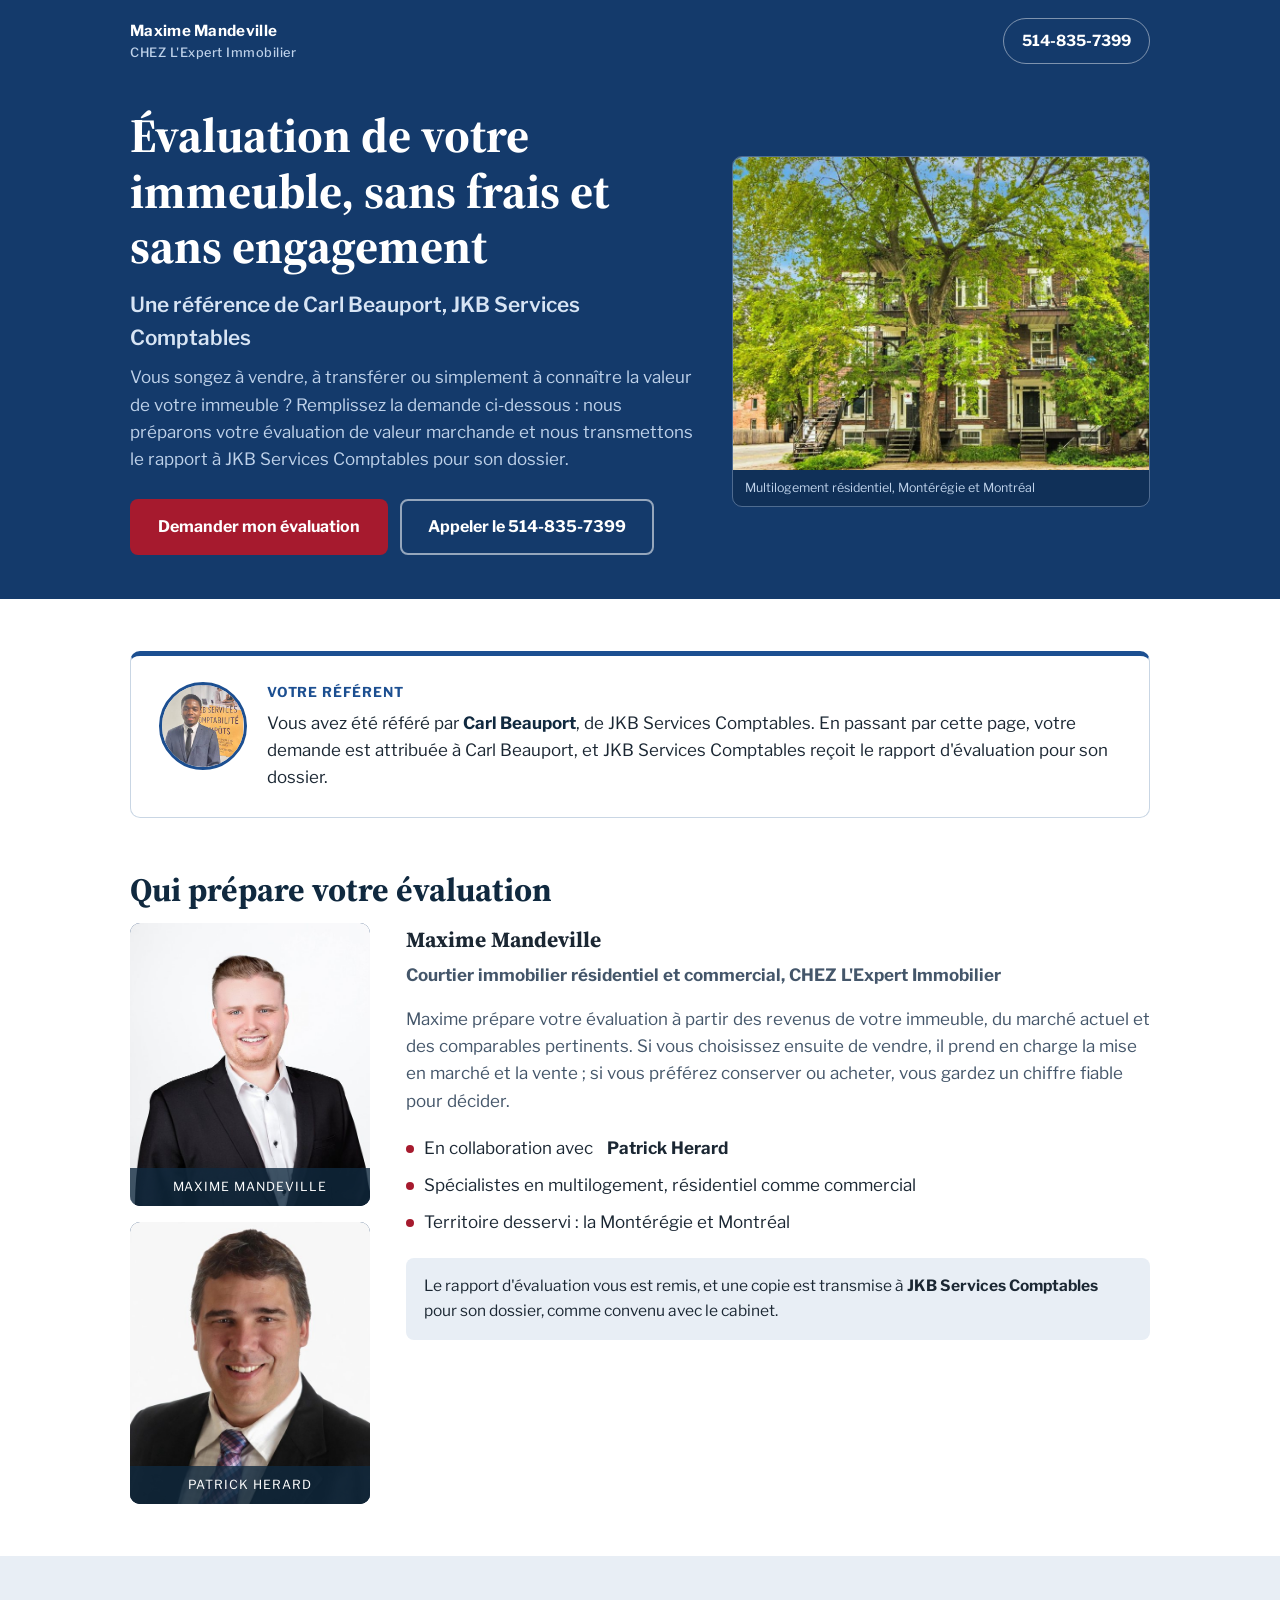
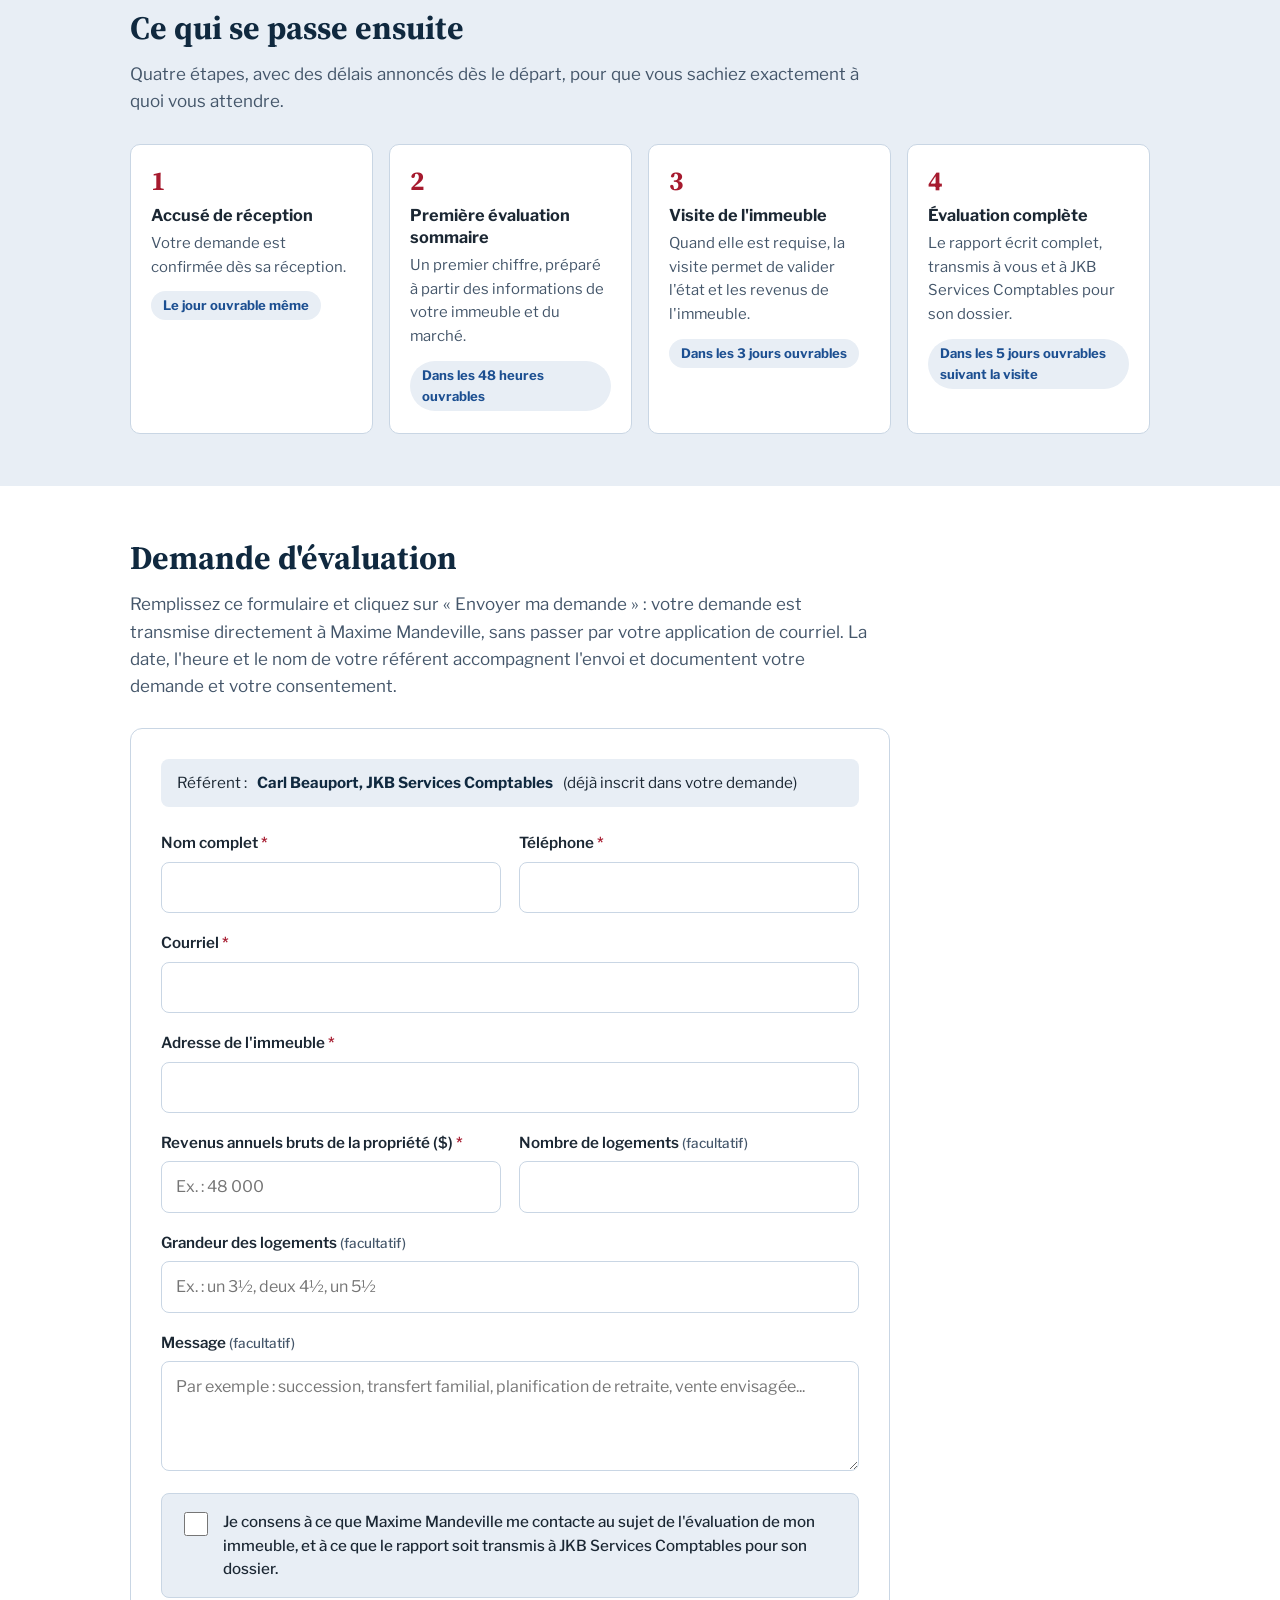
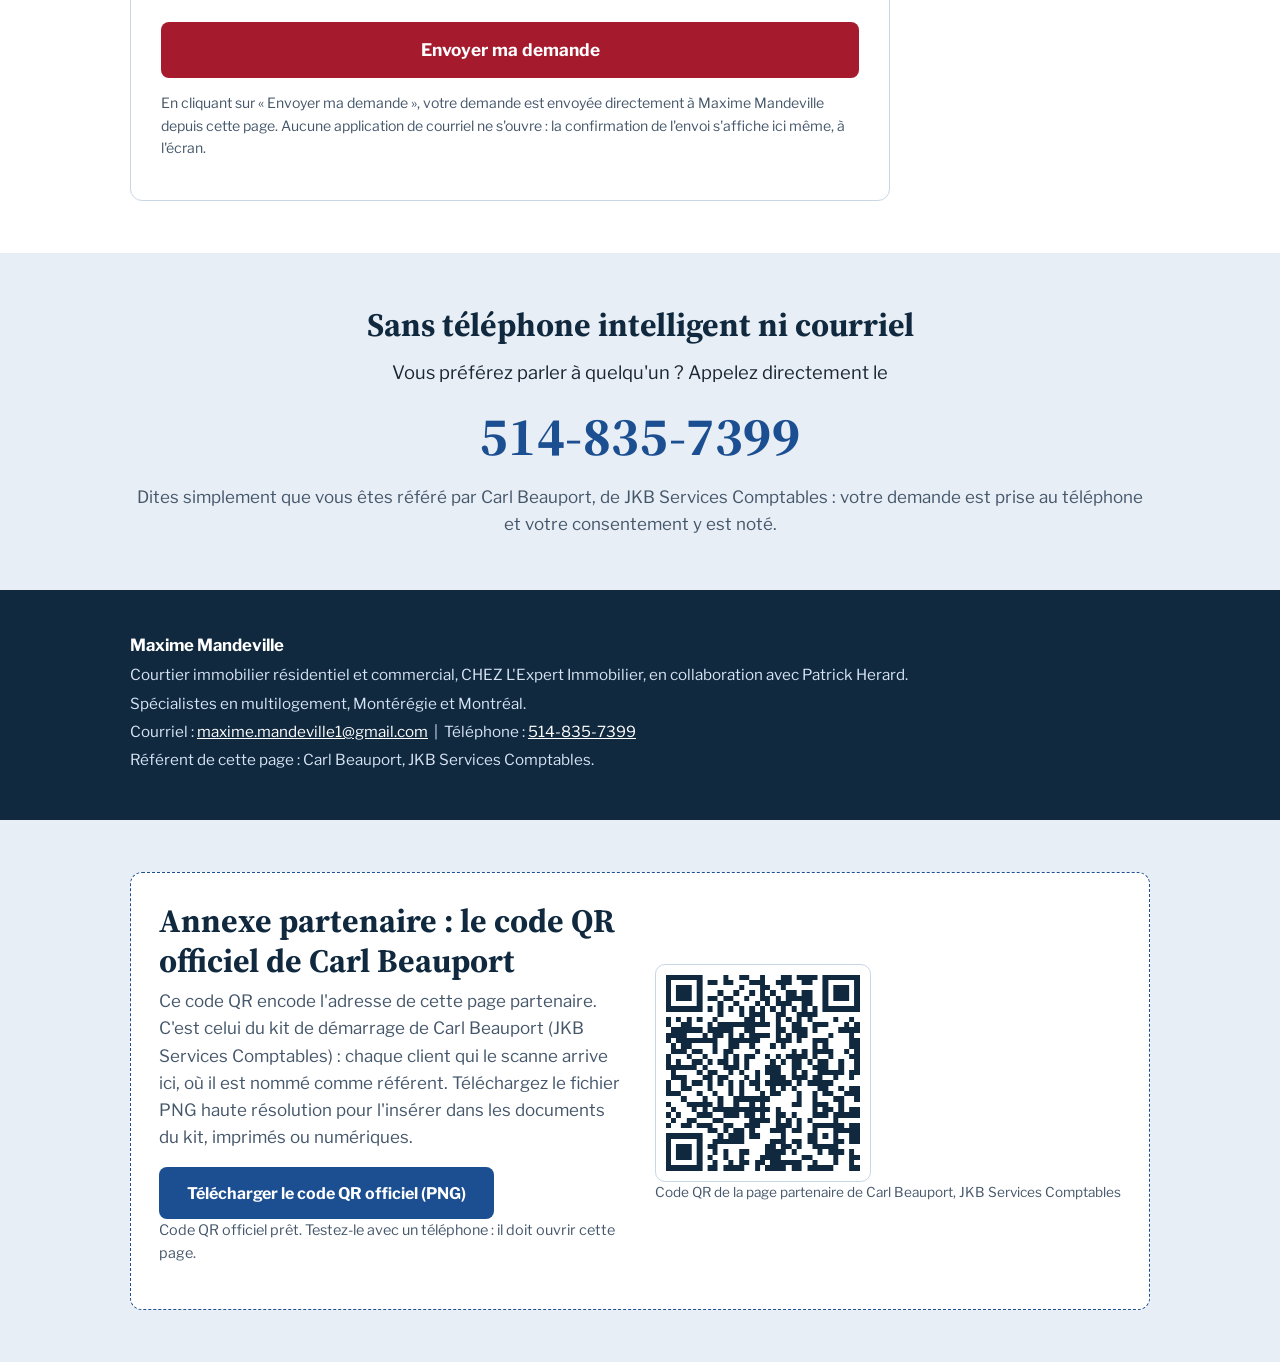
==== partenaire-jkb-carl-beauport/index.html @ b8c2ce0c "Add files via upload" ====
<!doctype html>
<html lang="fr-CA">
  <head>
    <meta charset="utf-8" />
    <meta name="viewport" content="width=device-width, initial-scale=1, viewport-fit=cover" />
    <meta name="color-scheme" content="light dark" />
    <link rel="icon" href="data:," />
    <title>Évaluation de votre immeuble - Référence de Carl Beauport, JKB Services Comptables</title>
    <meta name="description" content="Vous avez été référé par Carl Beauport, de JKB Services Comptables. Demandez l'évaluation de la valeur marchande de votre immeuble, sans frais et sans engagement, par Maxime Mandeville, courtier immobilier, en collaboration avec Patrick Herard." />
    <link rel="preconnect" href="https://fonts.googleapis.com" />
    <link rel="preconnect" href="https://fonts.gstatic.com" crossorigin />
    <link href="https://fonts.googleapis.com/css2?family=Libre+Franklin:wght@400;500;600;700;800&family=Source+Serif+4:opsz,wght@8..60,600;8..60,700&display=swap" rel="stylesheet" />
    <style>
      :root {
        --navy: #1C4F91;
        --navy-deep: #143A6B;
        --navy-ink: #10293F;
        --red: #A61A2E;
        --red-dark: #8A1425;
        --mist: #E8EEF5;
        --paper: #FFFFFF;
        --ink: #1B2733;
        --ink-soft: #44566A;
        --line: #C9D6E4;
        --gold: #C8A24A;
        --error-bg: #FDF0F1;
        --ok-bg: #EDF6EE;
        --ok-ink: #1E5B2A;
        color-scheme: light;
      }
      @media (prefers-color-scheme: dark) {
        :root {
          --paper: #101C29;
          --mist: #16283C;
          --ink: #EDF2F8;
          --ink-soft: #B3C3D4;
          --line: #2E435C;
          --error-bg: #3A1D22;
          --ok-bg: #1D3320;
          --ok-ink: #A9D8B0;
          color-scheme: dark;
        }
      }
      * { box-sizing: border-box; }
      html { scroll-behavior: smooth; }
      body {
        margin: 0;
        font-family: "Libre Franklin", system-ui, -apple-system, "Segoe UI", sans-serif;
        color: var(--ink);
        background: var(--paper);
        line-height: 1.6;
        font-size: 17px;
      }
      img { max-width: 100%; display: block; }
      a { color: var(--navy); }
      @media (prefers-color-scheme: dark) { a { color: #8FB6E4; } }

      .wrap { max-width: 1060px; margin: 0 auto; padding: 0 20px; }

      /* ---------- En-tête ---------- */
      header.hero {
        background: var(--navy-deep);
        color: #fff;
        padding: 18px 0 0;
      }
      .hero-top {
        display: flex; align-items: center; justify-content: space-between;
        gap: 16px; flex-wrap: wrap; padding-bottom: 18px;
      }
      .hero-brand { font-weight: 700; letter-spacing: .02em; font-size: .95rem; }
      .hero-brand span { display: block; font-weight: 500; font-size: .8rem; color: #BFD2EA; letter-spacing: .04em; }
      .hero-call {
        display: inline-flex; align-items: center; gap: 8px;
        color: #fff; text-decoration: none; font-weight: 700;
        border: 1px solid rgba(255,255,255,.45); border-radius: 999px;
        padding: 10px 18px; min-height: 44px; font-size: .95rem;
      }
      .hero-call:hover { background: rgba(255,255,255,.12); }
      .hero-grid {
        display: grid; grid-template-columns: 1.15fr .85fr; gap: 36px;
        align-items: center; padding: 26px 0 44px;
      }
      .hero h1 {
        font-family: "Source Serif 4", Georgia, serif;
        font-size: clamp(1.9rem, 4.6vw, 3rem);
        line-height: 1.15; margin: 0 0 14px; font-weight: 700;
      }
      .hero .subtitle {
        font-size: clamp(1.05rem, 2.4vw, 1.3rem);
        color: #D7E4F4; margin: 0 0 10px; font-weight: 600;
      }
      .hero .lede { color: #BFD2EA; margin: 0 0 26px; max-width: 34em; }
      .hero-ctas { display: flex; gap: 12px; flex-wrap: wrap; }
      .btn {
        display: inline-flex; align-items: center; justify-content: center; gap: 8px;
        min-height: 52px; padding: 13px 26px; border-radius: 8px;
        font-weight: 700; font-size: 1rem; text-decoration: none; cursor: pointer;
        border: 2px solid transparent; font-family: inherit;
      }
      .btn-red { background: var(--red); color: #fff; }
      .btn-red:hover { background: var(--red-dark); }
      .btn-ghost { background: transparent; color: #fff; border-color: rgba(255,255,255,.55); }
      .btn-ghost:hover { background: rgba(255,255,255,.12); }
      .hero-photo { border-radius: 10px; overflow: hidden; border: 1px solid rgba(255,255,255,.25); }
      .hero-photo img { width: 100%; height: 100%; object-fit: cover; aspect-ratio: 4 / 3; }
      .hero-photo figcaption { font-size: .78rem; color: #BFD2EA; padding: 8px 12px; background: rgba(0,0,0,.18); margin: 0; }

      /* ---------- Sections ---------- */
      section { padding: 52px 0; }
      section.mist { background: var(--mist); }
      h2 {
        font-family: "Source Serif 4", Georgia, serif;
        font-size: clamp(1.5rem, 3.4vw, 2.05rem);
        line-height: 1.2; margin: 0 0 14px; color: var(--navy-ink);
      }
      @media (prefers-color-scheme: dark) { h2 { color: var(--ink); } }
      .section-intro { color: var(--ink-soft); max-width: 44em; margin: 0 0 28px; }

      /* Bloc référent */
      .referent {
        border: 1px solid var(--line); border-top: 5px solid var(--navy);
        background: var(--paper); border-radius: 10px; padding: 26px 28px;
        display: grid; grid-template-columns: auto 1fr; gap: 20px; align-items: start;
      }
      .referent-photo {
        width: 88px; height: 88px; border-radius: 50%;
        object-fit: cover; object-position: center top;
        border: 3px solid var(--navy); background: var(--mist);
      }
      .referent p { margin: 0; font-size: 1.06rem; }
      .referent p strong { color: var(--navy-ink); }
      @media (prefers-color-scheme: dark) { .referent p strong { color: var(--ink); } }
      .referent .ref-name { font-size: .85rem; font-weight: 700; letter-spacing: .06em; text-transform: uppercase; color: var(--navy); margin-bottom: 6px; }
      @media (prefers-color-scheme: dark) { .referent .ref-name { color: #8FB6E4; } }

      /* Présentation */
      .present-grid { display: grid; grid-template-columns: 240px 1fr; gap: 36px; align-items: start; }
      .photo-stack { display: grid; gap: 16px; }
      .photo-space {
        aspect-ratio: 187 / 220; border-radius: 10px; margin: 0;
        background: var(--navy-deep);
        color: #fff; position: relative; overflow: hidden;
      }
      .photo-space img {
        position: absolute; inset: 0; width: 100%; height: 100%;
        object-fit: cover; object-position: center top;
      }
      .photo-space .photo-note {
        position: absolute; bottom: 0; left: 0; right: 0; text-align: center;
        font-size: .78rem; letter-spacing: .08em; text-transform: uppercase; color: #fff;
        background: rgba(16,41,63,.78); padding: 9px 10px;
      }
      .present-grid h3 { font-size: 1.35rem; margin: 0 0 4px; font-family: "Source Serif 4", Georgia, serif; }
      .present-role { font-weight: 700; color: var(--navy); margin: 0 0 16px; }
      @media (prefers-color-scheme: dark) { .present-role { color: #8FB6E4; } }
      .present-grid p { color: var(--ink-soft); }
      .fact-list { list-style: none; padding: 0; margin: 20px 0 0; display: grid; gap: 10px; }
      .fact-list li { display: flex; gap: 10px; align-items: baseline; }
      .fact-list li::before { content: ""; width: 8px; height: 8px; border-radius: 50%; background: var(--red); flex: none; position: relative; top: -1px; }
      .partner-note {
        margin-top: 22px; padding: 16px 18px; border-radius: 8px; background: var(--mist);
        font-size: .97rem;
      }

      /* Étapes */
      .steps { display: grid; grid-template-columns: repeat(4, 1fr); gap: 16px; margin-top: 8px; }
      .step {
        background: var(--paper); border: 1px solid var(--line); border-radius: 10px; padding: 22px 20px;
      }
      .step-num {
        font-family: "Source Serif 4", Georgia, serif; font-size: 1.7rem; font-weight: 700;
        color: var(--red); line-height: 1; margin-bottom: 10px;
      }
      .step h3 { font-size: 1.02rem; margin: 0 0 6px; line-height: 1.35; }
      .step p { margin: 0; font-size: .93rem; color: var(--ink-soft); }
      .step .delay {
        display: inline-block; margin-top: 12px; font-weight: 700; font-size: .82rem;
        color: var(--navy); background: var(--mist); border-radius: 999px; padding: 4px 12px;
      }
      @media (prefers-color-scheme: dark) { .step .delay { color: #8FB6E4; } }
      /* Formulaire */
      .form-card {
        background: var(--paper); border: 1px solid var(--line); border-radius: 12px;
        padding: 30px 30px 26px; max-width: 760px;
      }
      .form-ref {
        display: flex; gap: 10px; align-items: center; flex-wrap: wrap;
        background: var(--mist); border-radius: 8px; padding: 12px 16px; margin-bottom: 24px;
        font-size: .95rem;
      }
      .form-ref strong { color: var(--navy-ink); }
      @media (prefers-color-scheme: dark) { .form-ref strong { color: var(--ink); } }
      .fields { display: grid; grid-template-columns: 1fr 1fr; gap: 18px; }
      .field { display: flex; flex-direction: column; gap: 6px; }
      .field.full { grid-column: 1 / -1; }
      label { font-weight: 600; font-size: .95rem; }
      label .req { color: var(--red); }
      label .opt { color: var(--ink-soft); font-weight: 500; font-size: .85rem; }
      input[type="text"], input[type="tel"], input[type="email"], input[type="number"], input[type="url"], textarea, select {
        font: inherit; font-size: 1rem; color: var(--ink);
        background: var(--paper); border: 1.5px solid var(--line); border-radius: 8px;
        padding: 12px 14px; min-height: 48px; width: 100%;
      }
      textarea { min-height: 110px; resize: vertical; }
      input:focus, textarea:focus { outline: 3px solid rgba(28,79,145,.35); border-color: var(--navy); }
      .consent {
        margin-top: 22px; border: 1.5px solid var(--line); border-radius: 8px; padding: 16px 18px;
        background: var(--mist);
      }
      .consent.invalid { border-color: var(--red); background: var(--error-bg); }
      .consent label { display: flex; gap: 12px; align-items: flex-start; cursor: pointer; font-weight: 500; line-height: 1.55; }
      .consent input[type="checkbox"] { width: 24px; height: 24px; flex: none; margin-top: 2px; accent-color: var(--navy); }
      .consent-error { display: none; margin: 10px 0 0; color: var(--red); font-weight: 700; font-size: .93rem; }
      .consent.invalid .consent-error { display: block; }
      .form-actions { margin-top: 24px; }
      .btn-submit { width: 100%; font-size: 1.08rem; min-height: 56px; }
      .after-msg {
        display: none; margin-top: 18px; border-radius: 8px; padding: 16px 18px;
        background: var(--ok-bg); color: var(--ok-ink); font-weight: 600;
      }
      .after-msg.show { display: block; }
      .after-msg.error { background: var(--error-bg); color: var(--red); }
      .form-fineprint { margin-top: 14px; font-size: .88rem; color: var(--ink-soft); }

      /* Bloc téléphone */
      .call-block { text-align: center; }
      .call-block p.lead { font-size: 1.15rem; margin: 0 0 8px; }
      .big-phone {
        display: inline-block; font-family: "Source Serif 4", Georgia, serif; font-weight: 700;
        font-size: clamp(2.1rem, 8vw, 3.4rem); line-height: 1.15; color: var(--navy);
        text-decoration: none; padding: 10px 6px; letter-spacing: .01em;
      }
      .big-phone:hover { color: var(--red); text-decoration: underline; }
      @media (prefers-color-scheme: dark) { .big-phone { color: #8FB6E4; } }
      .call-block .sub { color: var(--ink-soft); margin: 6px 0 0; }

      /* Espace partenaire / QR */
      .qr-card {
        border: 1.5px dashed var(--navy); border-radius: 12px; padding: 28px;
        display: grid; grid-template-columns: 1fr auto; gap: 30px; align-items: center;
        background: var(--paper);
      }
      .qr-card h2 { margin-bottom: 8px; }
      .qr-card p { color: var(--ink-soft); margin: 0 0 16px; max-width: 36em; }
      .qr-controls { display: flex; gap: 10px; flex-wrap: wrap; }
      .qr-caption { text-align: center; font-size: .85rem; color: var(--ink-soft); margin: 10px 0 0; }
      section.qr-annex { background: var(--mist); }
      .qr-preview {
        width: 216px; min-height: 216px; border: 1px solid var(--line); border-radius: 10px;
        display: grid; place-items: center; padding: 10px; background: #fff;
      }
      .qr-preview .qr-empty { color: #5A6B7D; font-size: .88rem; text-align: center; padding: 12px; }
      .qr-preview canvas { max-width: 100%; height: auto; }
      .qr-status { font-size: .9rem; margin-top: 10px; min-height: 1.4em; }
      .btn-navy { background: var(--navy); color: #fff; }
      .btn-navy:hover { background: var(--navy-deep); }
      .btn[disabled] { opacity: .45; cursor: not-allowed; }

      /* Pied de page */
      footer {
        background: var(--navy-ink); color: #D7E4F4; padding: 38px 0 44px; font-size: .95rem;
      }
      footer .f-name { color: #fff; font-weight: 700; font-size: 1.05rem; }
      footer a { color: #fff; }
      footer p { margin: 4px 0; }

      @media (max-width: 860px) {
        .hero-grid { grid-template-columns: 1fr; gap: 24px; }
        .steps { grid-template-columns: 1fr 1fr; }
        .present-grid { grid-template-columns: 1fr; }
        .photo-space { max-width: 240px; }
        .qr-card { grid-template-columns: 1fr; }
        .qr-preview { margin: 0 auto; }
      }
      @media (max-width: 560px) {
        section { padding: 40px 0; }
        .fields { grid-template-columns: 1fr; }
        .steps { grid-template-columns: 1fr; }
        .referent { grid-template-columns: 1fr; }
        .form-card { padding: 22px 18px; }
        .hero-ctas .btn { flex: 1 1 100%; }
      }
      @media (prefers-reduced-motion: reduce) {
        html { scroll-behavior: auto; }
      }
    </style>
  </head>
  <body>

    <!-- 1. En-tête -->
    <header class="hero">
      <div class="wrap">
        <div class="hero-top">
          <div class="hero-brand">Maxime Mandeville <span>CHEZ L'Expert Immobilier</span></div>
          <a class="hero-call" href="tel:+15148357399">514-835-7399</a>
        </div>
        <div class="hero-grid">
          <div>
            <h1>Évaluation de votre immeuble, sans frais et sans engagement</h1>
            <p class="subtitle">Une référence de Carl Beauport, JKB Services Comptables</p>
            <p class="lede">Vous songez à vendre, à transférer ou simplement à connaître la valeur de votre immeuble ? Remplissez la demande ci-dessous : nous préparons votre évaluation de valeur marchande et nous transmettons le rapport à JKB Services Comptables pour son dossier.</p>
            <div class="hero-ctas">
              <a class="btn btn-red" href="#demande">Demander mon évaluation</a>
              <a class="btn btn-ghost" href="tel:+15148357399">Appeler le 514-835-7399</a>
            </div>
          </div>
          <figure class="hero-photo" style="margin:0">
            <img src="[data-uri]" alt="Plex montréalais en brique avec escaliers extérieurs, typique des immeubles multilogements évalués en Montérégie et à Montréal" width="1280" height="815" />
            <figcaption>Multilogement résidentiel, Montérégie et Montréal</figcaption>
          </figure>
        </div>
      </div>
    </header>

    <!-- 2. Bloc référent -->
    <section style="padding-bottom:0">
      <div class="wrap">
        <div class="referent">
          <img class="referent-photo" src="[data-uri]" alt="Photo de Carl Beauport, votre référent" width="288" height="288" />
          <div>
            <p class="ref-name">Votre référent</p>
            <p>Vous avez été référé par <strong>Carl Beauport</strong>, de JKB Services Comptables. En passant par cette page, votre demande est attribuée à Carl Beauport, et JKB Services Comptables reçoit le rapport d'évaluation pour son dossier.</p>
          </div>
        </div>
      </div>
    </section>

    <!-- 3. Présentation -->
    <section>
      <div class="wrap">
        <h2>Qui prépare votre évaluation</h2>
        <div class="present-grid">
          <div class="photo-stack">
            <figure class="photo-space">
              <img src="[data-uri]" alt="Photo professionnelle de Maxime Mandeville, courtier immobilier résidentiel et commercial" width="480" height="565" />
              <figcaption class="photo-note">Maxime Mandeville</figcaption>
            </figure>
            <figure class="photo-space">
              <img src="[data-uri]" alt="Photo professionnelle de Patrick Herard, courtier immobilier, collaborateur de Maxime Mandeville" width="480" height="565" />
              <figcaption class="photo-note">Patrick Herard</figcaption>
            </figure>
          </div>
          <div>
            <h3>Maxime Mandeville</h3>
            <p class="present-role">Courtier immobilier résidentiel et commercial, CHEZ L'Expert Immobilier</p>
            <p>Maxime prépare votre évaluation à partir des revenus de votre immeuble, du marché actuel et des comparables pertinents. Si vous choisissez ensuite de vendre, il prend en charge la mise en marché et la vente ; si vous préférez conserver ou acheter, vous gardez un chiffre fiable pour décider.</p>
            <ul class="fact-list">
              <li>En collaboration avec <strong>&nbsp;Patrick Herard</strong></li>
              <li>Spécialistes en multilogement, résidentiel comme commercial</li>
              <li>Territoire desservi : la Montérégie et Montréal</li>
            </ul>
            <div class="partner-note">Le rapport d'évaluation vous est remis, et une copie est transmise à <strong>JKB Services Comptables</strong> pour son dossier, comme convenu avec le cabinet.</div>
          </div>
        </div>
      </div>
    </section>

    <!-- 4. Ce qui se passe ensuite -->
    <section class="mist">
      <div class="wrap">
        <h2>Ce qui se passe ensuite</h2>
        <p class="section-intro">Quatre étapes, avec des délais annoncés dès le départ, pour que vous sachiez exactement à quoi vous attendre.</p>
        <div class="steps">
          <div class="step">
            <div class="step-num">1</div>
            <h3>Accusé de réception</h3>
            <p>Votre demande est confirmée dès sa réception.</p>
            <span class="delay">Le jour ouvrable même</span>
          </div>
          <div class="step">
            <div class="step-num">2</div>
            <h3>Première évaluation sommaire</h3>
            <p>Un premier chiffre, préparé à partir des informations de votre immeuble et du marché.</p>
            <span class="delay">Dans les 48 heures ouvrables</span>
          </div>
          <div class="step">
            <div class="step-num">3</div>
            <h3>Visite de l'immeuble</h3>
            <p>Quand elle est requise, la visite permet de valider l'état et les revenus de l'immeuble.</p>
            <span class="delay">Dans les 3 jours ouvrables</span>
          </div>
          <div class="step">
            <div class="step-num">4</div>
            <h3>Évaluation complète</h3>
            <p>Le rapport écrit complet, transmis à vous et à JKB Services Comptables pour son dossier.</p>
            <span class="delay">Dans les 5 jours ouvrables suivant la visite</span>
          </div>
        </div>
      </div>
    </section>

    <!-- 5. Formulaire de demande -->
    <section id="demande">
      <div class="wrap">
        <h2>Demande d'évaluation</h2>
        <p class="section-intro">Remplissez ce formulaire et cliquez sur « Envoyer ma demande » : votre demande est transmise directement à Maxime Mandeville, sans passer par votre application de courriel. La date, l'heure et le nom de votre référent accompagnent l'envoi et documentent votre demande et votre consentement.</p>

        <form class="form-card" id="evalForm" novalidate>
          <div class="form-ref">Référent : <strong>Carl Beauport, JKB Services Comptables</strong> <span>(déjà inscrit dans votre demande)</span></div>

          <div class="fields">
            <div class="field">
              <label for="f-nom">Nom complet <span class="req" aria-hidden="true">*</span></label>
              <input type="text" id="f-nom" name="nom" autocomplete="name" required />
            </div>
            <div class="field">
              <label for="f-tel">Téléphone <span class="req" aria-hidden="true">*</span></label>
              <input type="tel" id="f-tel" name="telephone" autocomplete="tel" required />
            </div>
            <div class="field full">
              <label for="f-courriel">Courriel <span class="req" aria-hidden="true">*</span></label>
              <input type="email" id="f-courriel" name="courriel" autocomplete="email" required />
            </div>
            <div class="field full">
              <label for="f-adresse">Adresse de l'immeuble <span class="req" aria-hidden="true">*</span></label>
              <input type="text" id="f-adresse" name="adresse" autocomplete="street-address" required />
            </div>
            <div class="field">
              <label for="f-revenus">Revenus annuels bruts de la propriété ($) <span class="req" aria-hidden="true">*</span></label>
              <input type="number" id="f-revenus" name="revenus" min="0" step="any" inputmode="decimal" placeholder="Ex. : 48 000" required />
            </div>
            <div class="field">
              <label for="f-logements">Nombre de logements <span class="opt">(facultatif)</span></label>
              <input type="number" id="f-logements" name="logements" min="1" inputmode="numeric" />
            </div>
            <div class="field full">
              <label for="f-grandeur">Grandeur des logements <span class="opt">(facultatif)</span></label>
              <input type="text" id="f-grandeur" name="grandeur" placeholder="Ex. : un 3½, deux 4½, un 5½" />
            </div>
            <div class="field full">
              <label for="f-message">Message <span class="opt">(facultatif)</span></label>
              <textarea id="f-message" name="message" placeholder="Par exemple : succession, transfert familial, planification de retraite, vente envisagée..."></textarea>
            </div>
          </div>

          <div class="consent" id="consentBox">
            <label for="f-consent">
              <input type="checkbox" id="f-consent" />
              <span>Je consens à ce que Maxime Mandeville me contacte au sujet de l'évaluation de mon immeuble, et à ce que le rapport soit transmis à JKB Services Comptables pour son dossier.</span>
            </label>
            <p class="consent-error" id="consentError" role="alert">Pour envoyer votre demande, cochez d'abord la case de consentement ci-dessus.</p>
          </div>

          <div class="form-actions">
            <button type="submit" class="btn btn-red btn-submit">Envoyer ma demande</button>
          </div>

          <p class="after-msg" id="afterMsg" role="status">Votre demande est envoyée. Maxime Mandeville la reçoit directement et vous contactera sous peu au sujet de l'évaluation de votre immeuble.</p>

          <p class="form-fineprint">En cliquant sur « Envoyer ma demande », votre demande est envoyée directement à Maxime Mandeville depuis cette page. Aucune application de courriel ne s'ouvre : la confirmation de l'envoi s'affiche ici même, à l'écran.</p>
        </form>
      </div>
    </section>

    <!-- 6. Sans téléphone intelligent ni courriel -->
    <section class="mist">
      <div class="wrap call-block">
        <h2>Sans téléphone intelligent ni courriel</h2>
        <p class="lead">Vous préférez parler à quelqu'un ? Appelez directement le</p>
        <a class="big-phone" href="tel:+15148357399">514-835-7399</a>
        <p class="sub">Dites simplement que vous êtes référé par Carl Beauport, de JKB Services Comptables : votre demande est prise au téléphone et votre consentement y est noté.</p>
      </div>
    </section>

    <!-- 7. Pied de page -->
    <footer>
      <div class="wrap">
        <p class="f-name">Maxime Mandeville</p>
        <p>Courtier immobilier résidentiel et commercial, CHEZ L'Expert Immobilier, en collaboration avec Patrick Herard.</p>
        <p>Spécialistes en multilogement, Montérégie et Montréal.</p>
        <p>Courriel : <a href="mailto:maxime.mandeville1@gmail.com">maxime.mandeville1@gmail.com</a> &nbsp;|&nbsp; Téléphone : <a href="tel:+15148357399">514-835-7399</a></p>
        <p>Référent de cette page : Carl Beauport, JKB Services Comptables.</p>
      </div>
    </footer>

    <!-- Annexe partenaire : code QR officiel pour le kit de JKB Services Comptables -->
    <section class="qr-annex">
      <div class="wrap">
        <div class="qr-card">
          <div>
            <h2>Annexe partenaire : le code QR officiel de Carl Beauport</h2>
            <p>Ce code QR encode l'adresse de cette page partenaire. C'est celui du kit de démarrage de Carl Beauport (JKB Services Comptables) : chaque client qui le scanne arrive ici, où il est nommé comme référent. Téléchargez le fichier PNG haute résolution pour l'insérer dans les documents du kit, imprimés ou numériques.</p>
            <div class="qr-controls">
              <button type="button" class="btn btn-navy" id="qrDownload" disabled>Télécharger le code QR officiel (PNG)</button>
            </div>
            <p class="qr-status" id="qrStatus" role="status"></p>
          </div>
          <div>
            <div class="qr-preview" id="qrPreview">
              <span class="qr-empty">Le code QR se génère automatiquement à partir de l'adresse de cette page.</span>
            </div>
            <p class="qr-caption">Code QR de la page partenaire de Carl Beauport, JKB Services Comptables</p>
          </div>
        </div>
      </div>
    </section>

    <script src="[data-uri]"></script>
    <script>
      (function () {
        var form = document.getElementById('evalForm');
        var consent = document.getElementById('f-consent');
        var consentBox = document.getElementById('consentBox');
        var afterMsg = document.getElementById('afterMsg');

        consent.addEventListener('change', function () {
          if (consent.checked) consentBox.classList.remove('invalid');
        });

        form.addEventListener('submit', function (ev) {
          ev.preventDefault();

          if (!form.checkValidity()) {
            form.reportValidity();
            return;
          }
          if (!consent.checked) {
            consentBox.classList.add('invalid');
            document.getElementById('consentError').scrollIntoView({ block: 'center', behavior: 'smooth' });
            consent.focus();
            return;
          }
          consentBox.classList.remove('invalid');

          var val = function (id) { return document.getElementById(id).value.trim(); };
          var now = new Date();
          var dateStr = now.toLocaleDateString('fr-CA', { year: 'numeric', month: 'long', day: 'numeric' });
          var timeStr = now.toLocaleTimeString('fr-CA', { hour: '2-digit', minute: '2-digit' });

          var payload = {
            '_subject': "Demande d'évaluation, référence Carl Beauport, JKB Services Comptables",
            '_template': 'table',
            '_captcha': 'false',
            '_replyto': val('f-courriel'),
            'Référent': 'Carl Beauport, JKB Services Comptables',
            'Date et heure de la demande': dateStr + ', ' + timeStr,
            'Nom complet': val('f-nom'),
            'Téléphone': val('f-tel'),
            'Courriel': val('f-courriel'),
            "Adresse de l'immeuble": val('f-adresse'),
            'Revenus annuels bruts de la propriété': val('f-revenus') + ' $'
          };
          if (val('f-logements')) payload['Nombre de logements'] = val('f-logements');
          if (val('f-grandeur')) payload['Grandeur des logements'] = val('f-grandeur');
          if (val('f-message')) payload['Message'] = val('f-message');
          payload['Consentement'] = "Je consens à ce que Maxime Mandeville me contacte au sujet de l'évaluation de mon immeuble, et à ce que le rapport soit transmis à JKB Services Comptables pour son dossier. (Case de consentement cochée sur la page partenaire de Carl Beauport, JKB Services Comptables, le " + dateStr + ".)";

          var submitBtn = form.querySelector('.btn-submit');
          submitBtn.disabled = true;
          submitBtn.textContent = 'Envoi en cours...';
          afterMsg.classList.remove('show', 'error');

          fetch('https://formsubmit.co/ajax/maxime.mandeville1@gmail.com', {
            method: 'POST',
            headers: { 'Content-Type': 'application/json', 'Accept': 'application/json' },
            body: JSON.stringify(payload)
          }).then(function (resp) {
            if (!resp.ok) throw new Error('HTTP ' + resp.status);
            return resp.json();
          }).then(function () {
            afterMsg.textContent = "Votre demande est envoyée. Maxime Mandeville la reçoit directement et vous contactera sous peu au sujet de l'évaluation de votre immeuble. Merci de votre confiance.";
            afterMsg.classList.remove('error');
            afterMsg.classList.add('show');
            afterMsg.scrollIntoView({ block: 'center', behavior: 'smooth' });
            form.reset();
            submitBtn.disabled = false;
            submitBtn.textContent = 'Envoyer ma demande';
          }).catch(function () {
            afterMsg.textContent = "L'envoi n'a pas fonctionné. Vérifiez votre connexion, puis réessayez. Si le problème persiste, appelez directement le 514-835-7399 : votre demande sera prise au téléphone.";
            afterMsg.classList.add('error');
            afterMsg.classList.add('show');
            afterMsg.scrollIntoView({ block: 'center', behavior: 'smooth' });
            submitBtn.disabled = false;
            submitBtn.textContent = 'Envoyer ma demande';
          });
        });

        /* ---------- Code QR officiel : généré depuis l'adresse de cette page ---------- */
        var qrPreview = document.getElementById('qrPreview');
        var qrDownload = document.getElementById('qrDownload');
        var qrStatus = document.getElementById('qrStatus');
        var pageLink = window.location.href.split('#')[0].split('?')[0];

        function renderQR() {
          if (typeof QRCode === 'undefined') {
            qrPreview.innerHTML = '<span class="qr-empty">Le générateur de code QR ne s\u2019est pas chargé. Rechargez la page pour réessayer.</span>';
            return;
          }
          try {
            qrPreview.innerHTML = '';
            var box = document.createElement('div');
            box.setAttribute('role', 'img');
            box.setAttribute('aria-label', 'Code QR officiel de la page partenaire de Carl Beauport, JKB Services Comptables');
            qrPreview.appendChild(box);
            new QRCode(box, {
              text: pageLink,
              width: 196,
              height: 196,
              colorDark: '#10293F',
              colorLight: '#ffffff',
              correctLevel: QRCode.CorrectLevel.M
            });
            var drawnCanvas = box.querySelector('canvas');
            var drawnImg = box.querySelector('img');
            if (drawnCanvas && drawnImg) drawnCanvas.style.display = 'none';
            if (drawnImg) { drawnImg.style.width = '196px'; drawnImg.style.height = '196px'; drawnImg.alt = 'Code QR officiel de la page partenaire de Carl Beauport, JKB Services Comptables'; }
            qrDownload.disabled = false;
            qrStatus.textContent = 'Code QR officiel prêt. Testez-le avec un téléphone : il doit ouvrir cette page.';
          } catch (e) {
            qrPreview.innerHTML = '<span class="qr-empty">Le code QR n\u2019a pas pu être généré. Rechargez la page pour réessayer.</span>';
          }
        }
        renderQR();

        qrDownload.addEventListener('click', function () {
          var holder = document.createElement('div');
          holder.style.position = 'absolute';
          holder.style.left = '-9999px';
          holder.style.top = '0';
          document.body.appendChild(holder);
          try {
            new QRCode(holder, {
              text: pageLink,
              width: 1024,
              height: 1024,
              colorDark: '#000000',
              colorLight: '#ffffff',
              correctLevel: QRCode.CorrectLevel.M
            });
            var canvas = holder.querySelector('canvas');
            if (!canvas) throw new Error('no canvas');
            var a = document.createElement('a');
            a.download = 'code-qr-officiel-jkb-services-comptables.png';
            a.href = canvas.toDataURL('image/png');
            document.body.appendChild(a);
            a.click();
            document.body.removeChild(a);
            qrStatus.textContent = 'Fichier téléchargé : code-qr-officiel-jkb-services-comptables.png (1024 x 1024). Il est prêt à insérer dans le kit officiel de JKB Services Comptables.';
          } catch (e) {
            qrStatus.textContent = 'Le téléchargement a échoué. Rechargez la page, puis réessayez.';
          }
          document.body.removeChild(holder);
        });
      })();
    </script>
  </body>
</html>
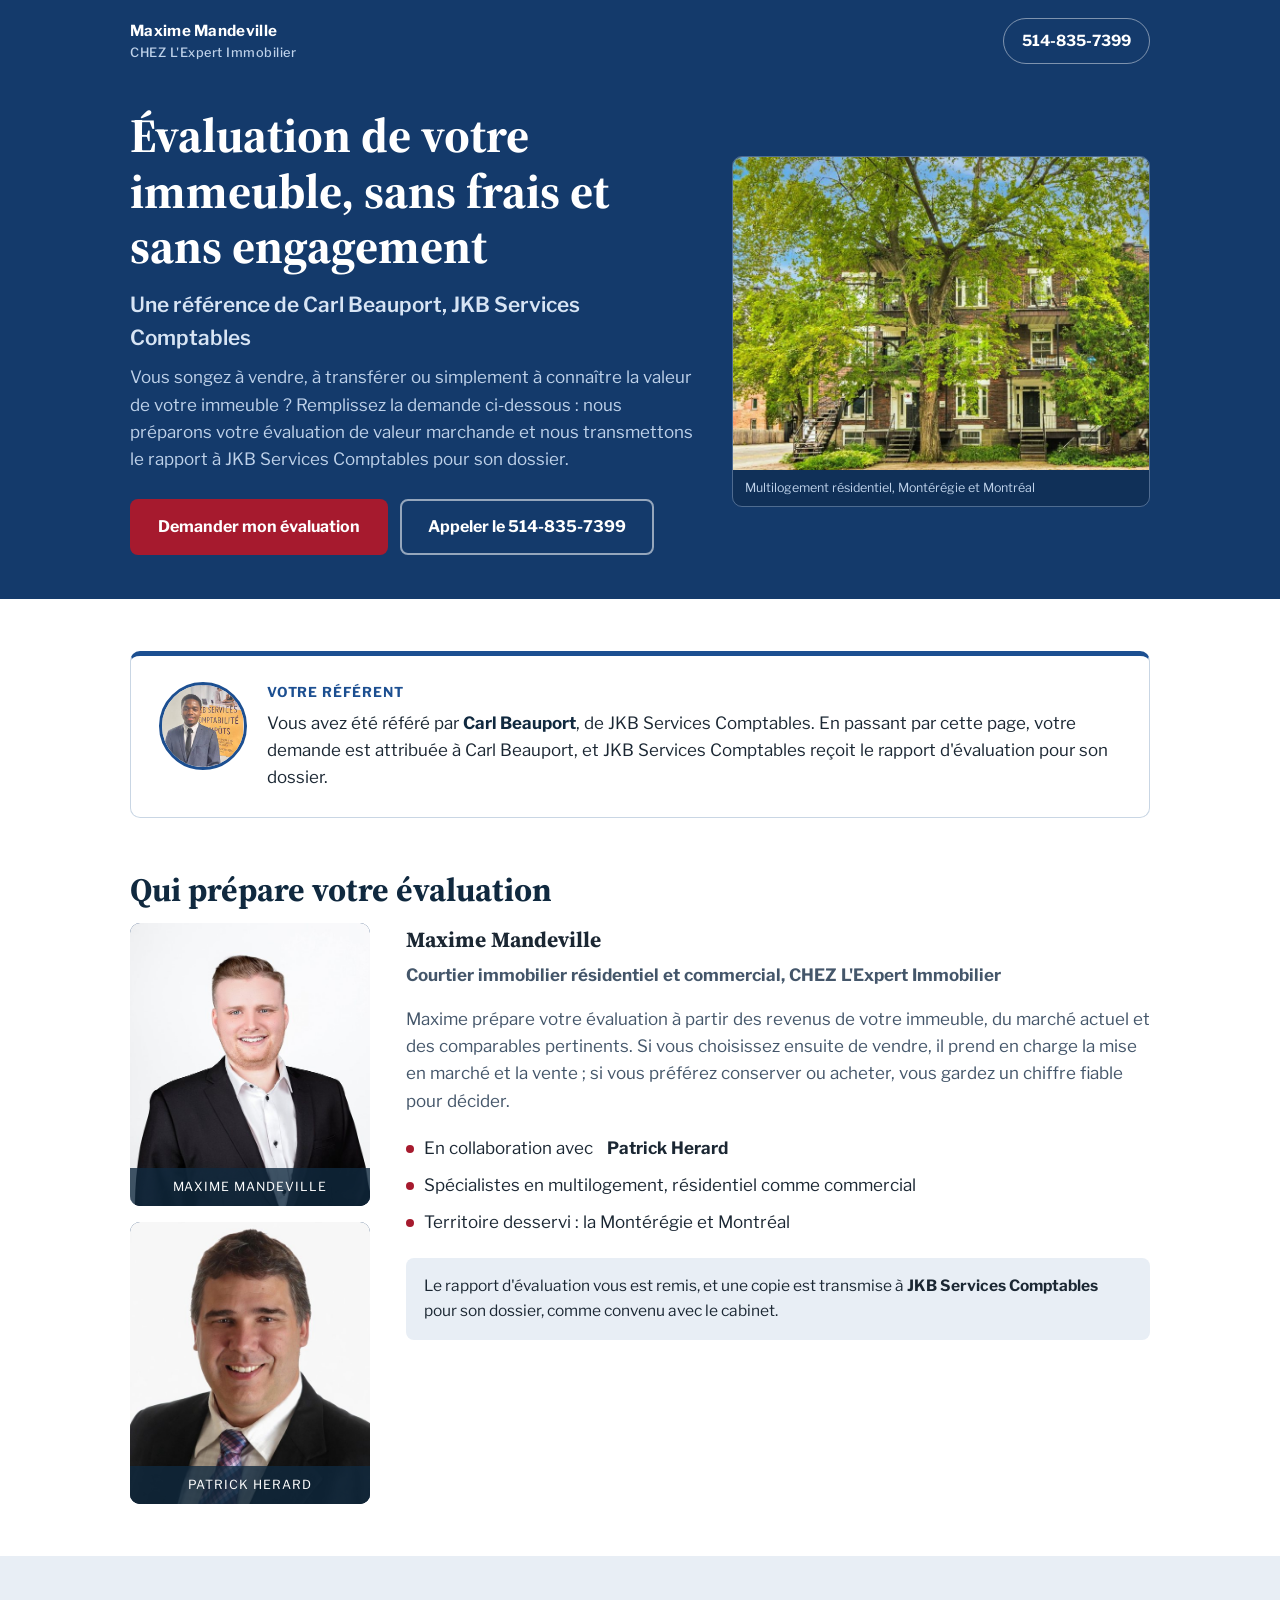
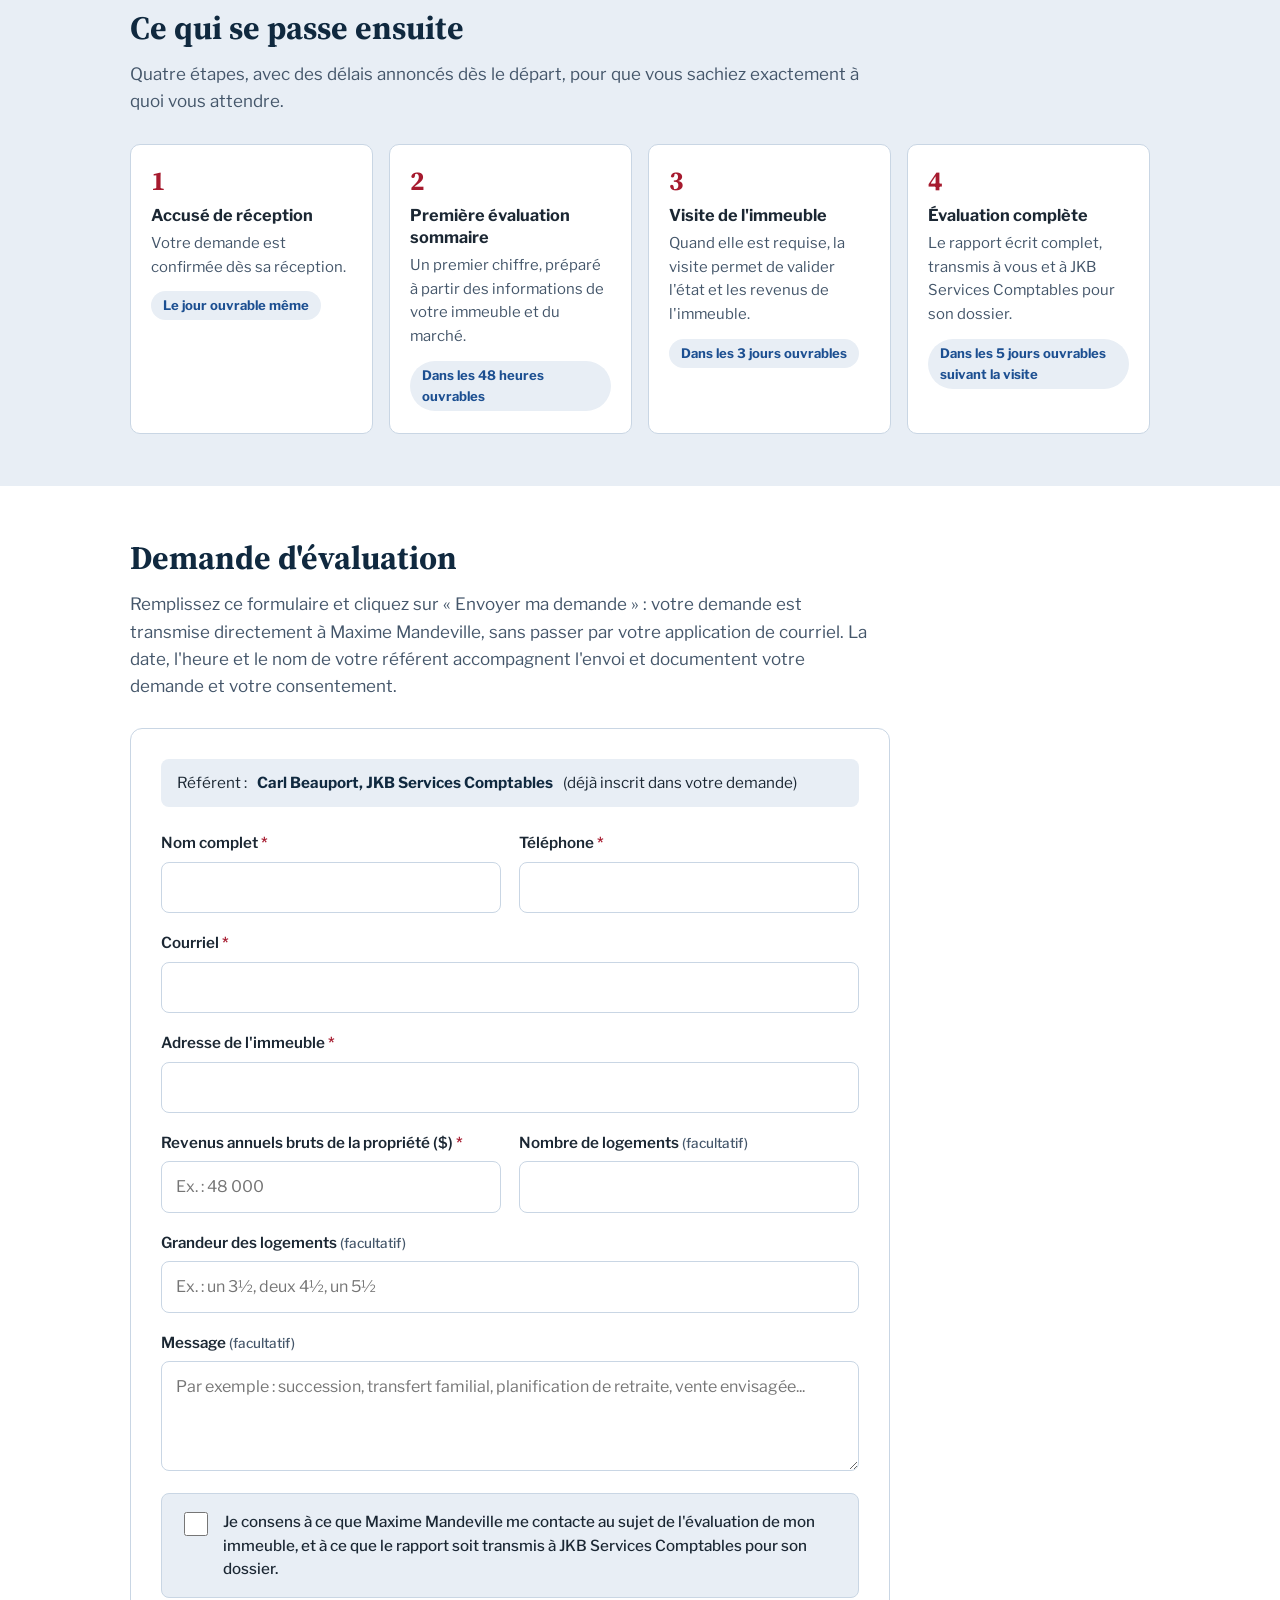
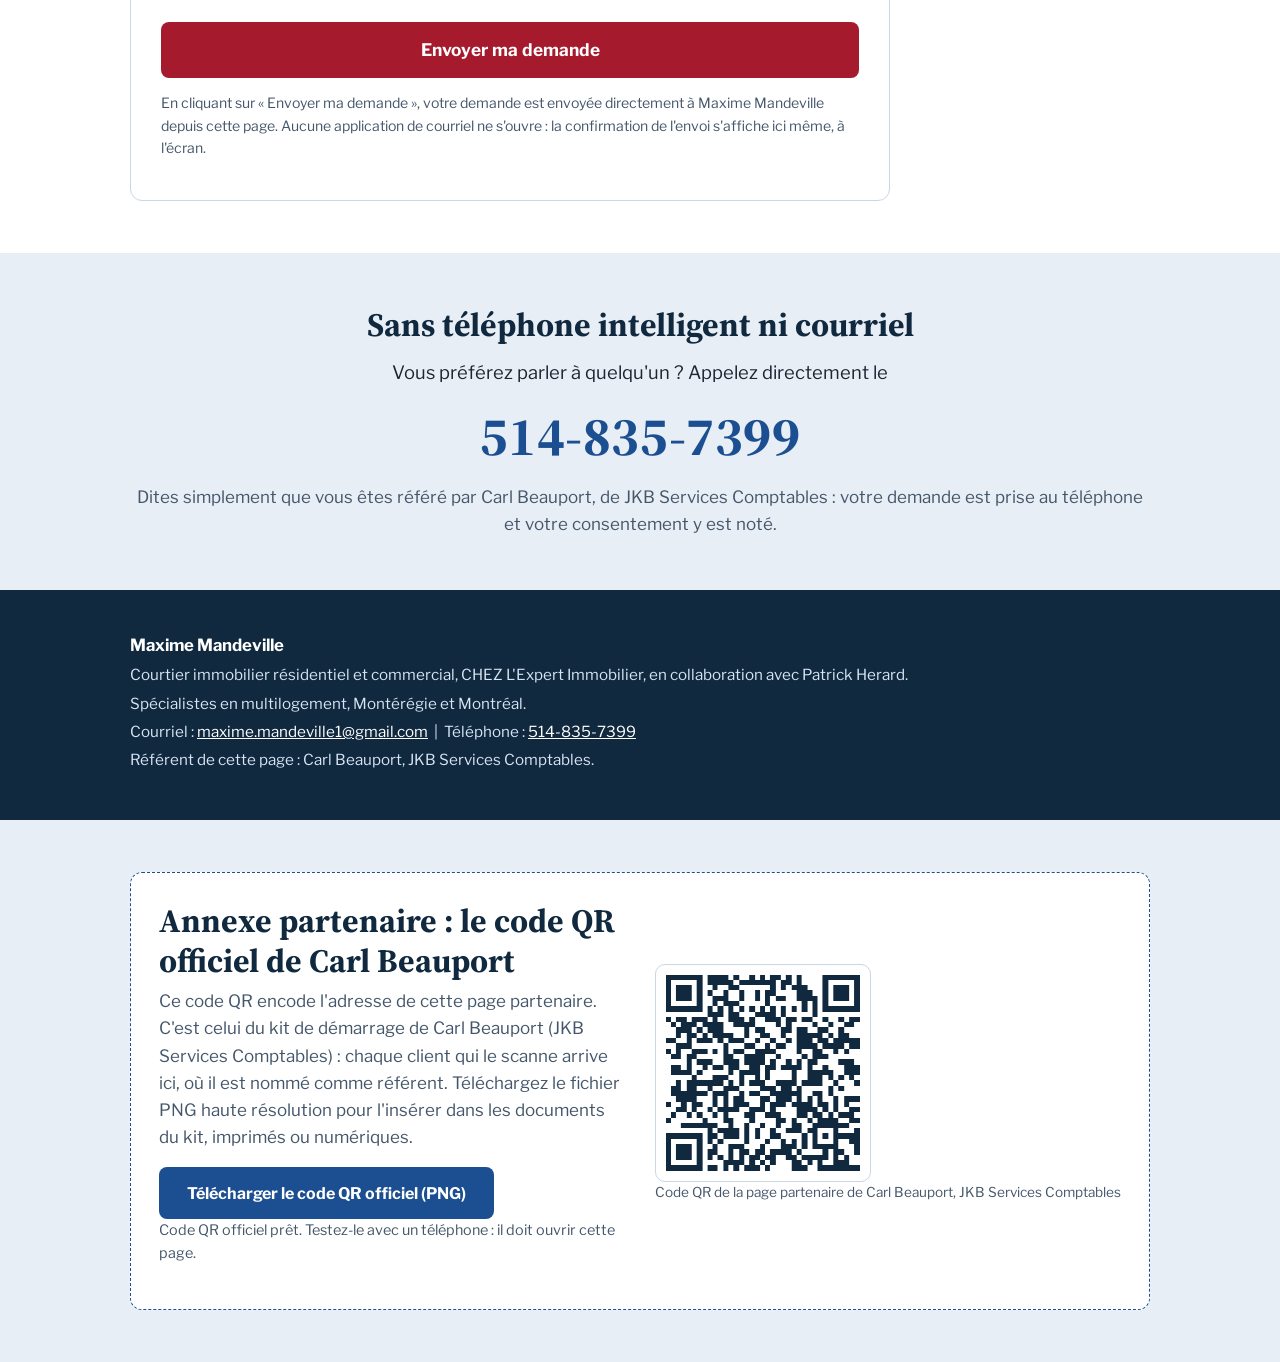
==== commit 1fd617c4: "Add files via upload" ====
--- a/partenaire-jkb-carl-beauport/index.html
+++ b/partenaire-jkb-carl-beauport/index.html
@@ -550,14 +550,28 @@
           submitBtn.textContent = 'Envoi en cours...';
           afterMsg.classList.remove('show', 'error');
 
-          fetch('https://formsubmit.co/ajax/maxime.mandeville1@gmail.com', {
-            method: 'POST',
-            headers: { 'Content-Type': 'application/json', 'Accept': 'application/json' },
-            body: JSON.stringify(payload)
-          }).then(function (resp) {
-            if (!resp.ok) throw new Error('HTTP ' + resp.status);
-            return resp.json();
-          }).then(function () {
+          var sendAttempt = function (attempt) {
+            return fetch('https://formsubmit.co/ajax/maxime.mandeville1@gmail.com', {
+              method: 'POST',
+              headers: { 'Content-Type': 'application/json', 'Accept': 'application/json' },
+              body: JSON.stringify(payload)
+            }).then(function (resp) {
+              if (!resp.ok) throw new Error('HTTP ' + resp.status);
+              return resp.json();
+            }).then(function (data) {
+              if (!data || !(data.success === true || data.success === 'true')) {
+                throw new Error('Envoi non confirmé par le service');
+              }
+              return data;
+            }).catch(function (err) {
+              if (attempt < 3) {
+                return new Promise(function (resolve) { setTimeout(resolve, 2000 * attempt); }).then(function () { return sendAttempt(attempt + 1); });
+              }
+              throw err;
+            });
+          };
+
+          sendAttempt(1).then(function () {
             afterMsg.textContent = "Votre demande est envoyée. Maxime Mandeville la reçoit directement et vous contactera sous peu au sujet de l'évaluation de votre immeuble. Merci de votre confiance.";
             afterMsg.classList.remove('error');
             afterMsg.classList.add('show');
